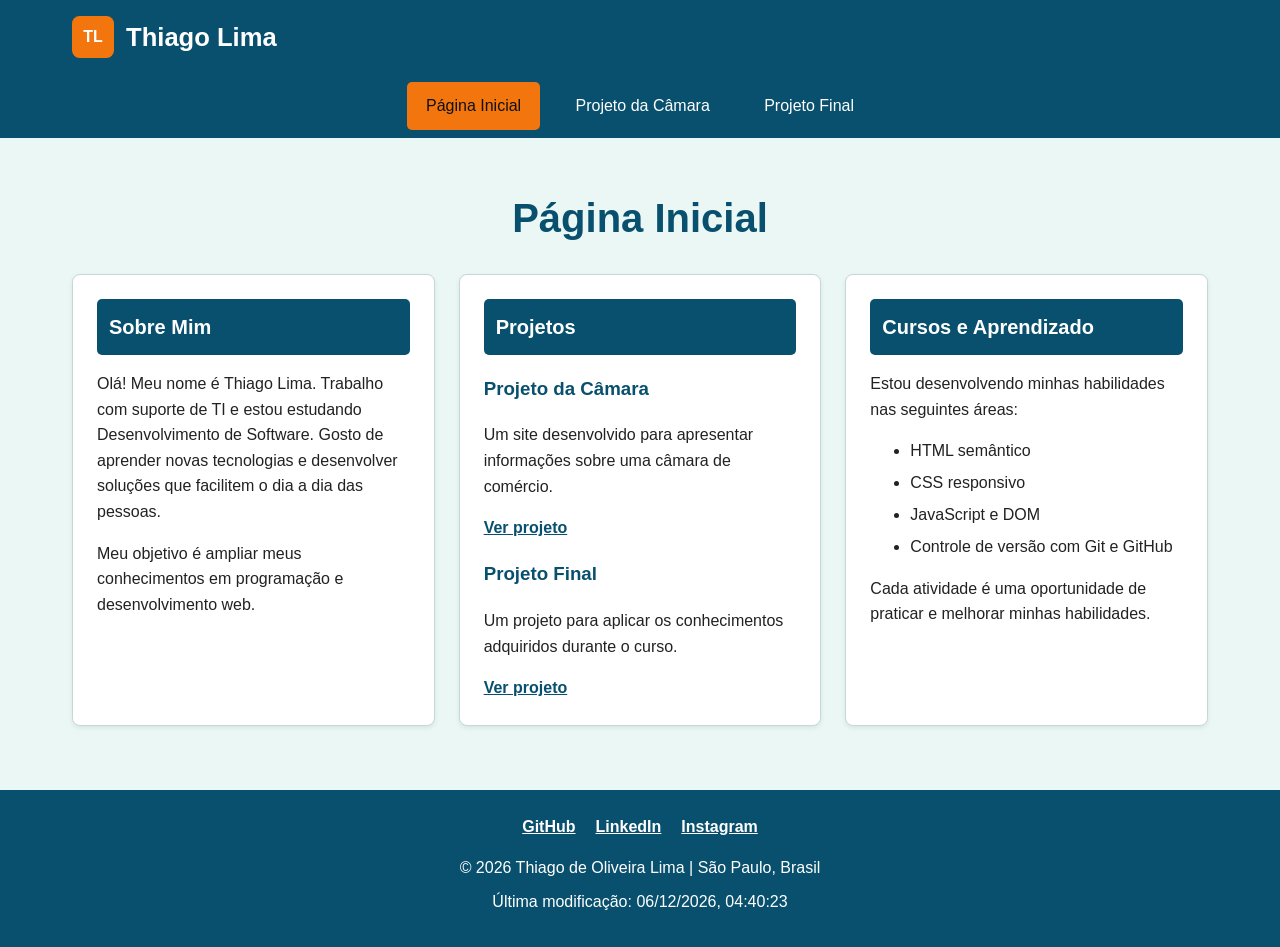
==== index.html @ 1850beee "url da navegação" ====
<!DOCTYPE html>
<html lang="pt-BR">

<head>
    <meta charset="UTF-8">
    <meta name="viewport" content="width=device-width, initial-scale=1.0">

    <meta name="description" content="Página inicial do portfólio de Thiago Lima para o curso WDD131.">
    <meta name="author" content="Thiago de Oliveira Lima">

    <title>Página Inicial | WDD131</title>

    <link rel="icon" href="images/logo.svg" type="image/svg+xml">
    <link rel="stylesheet" href="estilos/normalize.css">
    <link rel="stylesheet" href="estilos/telas-pequenas.css">
    <link rel="stylesheet" href="estilos/telas-grandes.css">

    <script src="scripts/navegacao.js" defer></script>
    <script src="scripts/data.js" defer></script>
</head>

<body>
    <header>
        <div class="cabecalho">
            <a class="marca" href="index.html">
                <img src="imagens/logo.svg" alt="Logotipo do site">
                <span>Thiago Lima</span>
            </a>

            <button id="menu" class="botao-menu" type="button" aria-label="Abrir menu de navegação"
                aria-expanded="false" aria-controls="menuLinks">
                ☰
            </button>
        </div>

        <nav id="menuLinks" class="navegacao">
            <a href="index.html" class="ativo">Página Inicial</a>
            <a href="https://github.com/ThiagoDOLima/">Projeto da Câmara</a>
            <a href="https://github.com/ThiagoDOLima/">Projeto Final</a>
        </nav>
    </header>

    <main>
        <h1>Página Inicial</h1>

        <div class="conteudo">
            <section class="card sobre">
                <h2>Sobre Mim</h2>

                <p>
                    Olá! Meu nome é Thiago Lima. Trabalho com suporte
                    de TI e estou estudando Desenvolvimento de Software.
                    Gosto de aprender novas tecnologias e desenvolver
                    soluções que facilitem o dia a dia das pessoas.
                </p>

                <p>
                    Meu objetivo é ampliar meus conhecimentos em
                    programação e desenvolvimento web.
                </p>
            </section>

            <section class="card projetos">
                <h2>Projetos</h2>

                <article>
                    <h3>Projeto da Câmara</h3>
                    <p>
                        Um site desenvolvido para apresentar informações
                        sobre uma câmara de comércio.
                    </p>
                    <a href="chamber/">Ver projeto</a>
                </article>

                <article>
                    <h3>Projeto Final</h3>
                    <p>
                        Um projeto para aplicar os conhecimentos
                        adquiridos durante o curso.
                    </p>
                    <a href="projeto-final/">Ver projeto</a>
                </article>
            </section>

            <section class="card cursos">
                <h2>Cursos e Aprendizado</h2>

                <p>
                    Estou desenvolvendo minhas habilidades nas seguintes
                    áreas:
                </p>

                <ul>
                    <li>HTML semântico</li>
                    <li>CSS responsivo</li>
                    <li>JavaScript e DOM</li>
                    <li>Controle de versão com Git e GitHub</li>
                </ul>

                <p>
                    Cada atividade é uma oportunidade de praticar
                    e melhorar minhas habilidades.
                </p>
            </section>
        </div>
    </main>

    <footer>
        <div class="redes-sociais">
            <a href="https://github.com/ThiagoDOLima" target="_blank" rel="noopener noreferrer" aria-label="GitHub">
                GitHub
            </a>

            <a href="https://www.linkedin.com/in/thiagooliveiralima/" target="_blank" rel="noopener noreferrer" aria-label="LinkedIn">
                LinkedIn
            </a>

            <a href="https://www.instagram.com/" target="_blank" rel="noopener noreferrer" aria-label="Instagram">
                Instagram
            </a>
        </div>

        <p>
            &copy; <span id="anoAtual"></span>
            Thiago de Oliveira Lima |
            São Paulo, Brasil
        </p>

        <p id="ultimaModificacao"></p>
    </footer>
</body>

</html>
---- estilos/telas-pequenas.css ----
/* Estilos para telas pequenas */

:root {
    --cor-principal: #08506d;
    --cor-destaque: #f3750e;
    --cor-fundo: #eaf7f5;
    --cor-texto: #222222;
    --cor-branca: #ffffff;
}

body {
    font-family: Arial, Helvetica, sans-serif;
    color: var(--cor-texto);
    background-color: var(--cor-fundo);
    line-height: 1.6;
    min-width: 320px;
}

header {
    background-color: var(--cor-principal);
    color: var(--cor-branca);
}

.cabecalho {
    display: flex;
    align-items: center;
    justify-content: space-between;
    gap: 1rem;
    padding: 1rem;
}

.marca {
    display: flex;
    align-items: center;
    gap: 0.75rem;
    text-decoration: none;
    font-size: 1.25rem;
    font-weight: bold;
}

.marca img {
    width: 42px;
    height: 42px;
}

.botao-menu {
    display: block;
    background: transparent;
    color: var(--cor-branca);
    border: 2px solid var(--cor-branca);
    border-radius: 5px;
    padding: 0.25rem 0.7rem;
    font-size: 1.6rem;
    cursor: pointer;
}

.botao-menu:hover,
.botao-menu:focus-visible {
    background-color: var(--cor-destaque);
}

.navegacao {
    display: none;
    flex-direction: column;
}

.navegacao.aberta {
    display: flex;
}

.navegacao a {
    display: block;
    padding: 0.85rem 1rem;
    text-align: center;
    text-decoration: none;
    color: var(--cor-branca);
    border-top: 1px solid rgba(255, 255, 255, 0.2);
}

.navegacao a:hover,
.navegacao a:focus-visible,
.navegacao a.ativo {
    background-color: var(--cor-destaque);
    color: #111111;
}

main {
    max-width: 1200px;
    margin: 0 auto;
    padding: 1rem;
}

h1 {
    color: var(--cor-principal);
    text-align: center;
    font-size: 1.8rem;
    margin: 1rem 0 1.5rem;
}

h2 {
    background-color: var(--cor-principal);
    color: var(--cor-branca);
    padding: 0.75rem;
    margin: 0 0 1rem;
    font-size: 1.25rem;
    border-radius: 5px;
}

h3 {
    color: var(--cor-principal);
}

.conteudo {
    display: grid;
    grid-template-columns: 1fr;
    gap: 1rem;
}

.card {
    background-color: var(--cor-branca);
    border: 1px solid #c5d8d8;
    border-radius: 8px;
    padding: 1rem;
    box-shadow: 0 2px 5px rgba(0, 0, 0, 0.08);
    min-width: 0;
}

.card p {
    margin-top: 0.5rem;
}

.card a {
    color: #064f70;
    font-weight: bold;
}

.card a:hover,
.card a:focus-visible {
    color: #a74400;
}

.card li {
    margin-bottom: 0.4rem;
}

footer {
    background-color: var(--cor-principal);
    color: var(--cor-branca);
    text-align: center;
    padding: 1.5rem 1rem;
    margin-top: 2rem;
}

.redes-sociais {
    display: flex;
    flex-wrap: wrap;
    justify-content: center;
    gap: 1.25rem;
    margin-bottom: 1rem;
}

.redes-sociais a {
    color: var(--cor-branca);
    font-weight: bold;
}

.redes-sociais a:hover,
.redes-sociais a:focus-visible {
    color: #ffcf9e;
}

footer p {
    margin: 0.5rem 0;
    overflow-wrap: anywhere;
}

:focus-visible {
    outline: 3px solid var(--cor-destaque);
    outline-offset: 3px;
}
---- estilos/telas-grandes.css ----
/* Estilos para telas grandes */

@media screen and (min-width: 700px) {
    .cabecalho {
        max-width: 1200px;
        margin: 0 auto;
        padding: 1rem 2rem;
    }

    .marca {
        font-size: 1.6rem;
    }

    .botao-menu {
        display: none;
    }

    .navegacao {
        display: flex;
        flex-direction: row;
        justify-content: center;
        gap: 1rem;
        padding: 0.5rem 1rem;
    }

    .navegacao a {
        border-top: none;
        border-radius: 5px;
        padding: 0.7rem 1.2rem;
    }

    main {
        padding: 2rem;
    }

    h1 {
        font-size: 2.2rem;
    }

    .conteudo {
        grid-template-columns: repeat(2, minmax(0, 1fr));
        gap: 1.5rem;
        align-items: stretch;
    }

    .sobre {
        grid-column: 1 / -1;
    }

    .card {
        padding: 1.5rem;
    }
}

@media screen and (min-width: 1000px) {
    .conteudo {
        grid-template-columns: repeat(3, minmax(0, 1fr));
    }

    .sobre {
        grid-column: auto;
    }

    h1 {
        font-size: 2.5rem;
    }
}
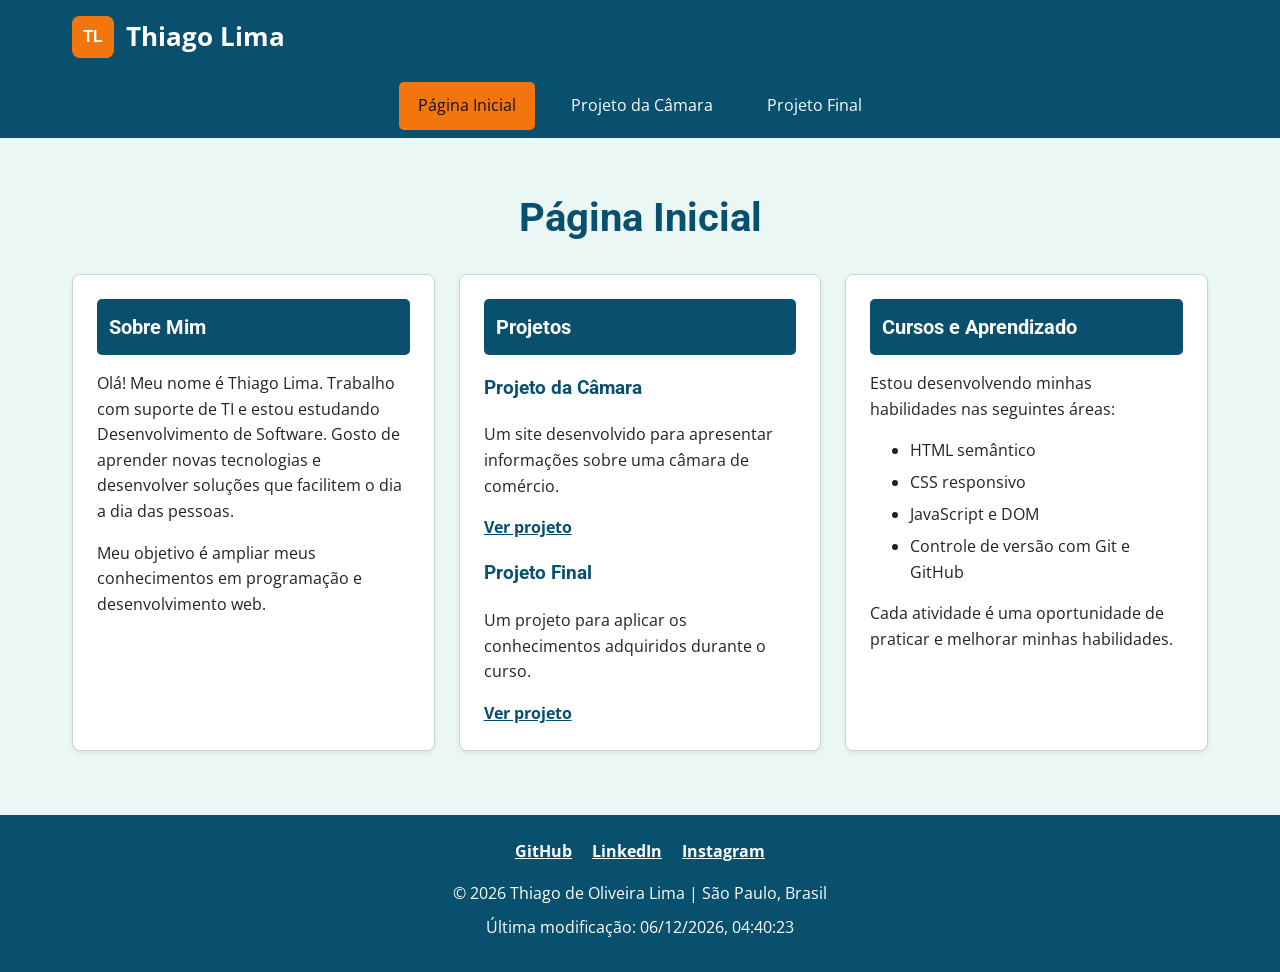
==== commit 2509fdda: "Fonte Use Google Fonts" ====
--- a/index.html
+++ b/index.html
@@ -10,10 +10,22 @@
 
     <title>Página Inicial | WDD131</title>
 
+    <!-- Conexão antecipada com o Google Fonts 
+         Roboto: para os títulos / Open Sans: para os textos e parágrafos.-->
+    <link rel="preconnect" href="https://fonts.googleapis.com">
+    
+    <link rel="preconnect" href="https://fonts.gstatic.com" crossorigin>
+    
+    <!-- Carrega as fontes escolhidas -->
+    <link
+        href="https://fonts.googleapis.com/css2?family=Roboto:wght@400;500;700&family=Open+Sans:wght@400;500;700&display=swap"
+        rel="stylesheet">
+
     <link rel="icon" href="images/logo.svg" type="image/svg+xml">
     <link rel="stylesheet" href="estilos/normalize.css">
     <link rel="stylesheet" href="estilos/telas-pequenas.css">
     <link rel="stylesheet" href="estilos/telas-grandes.css">
+
 
     <script src="scripts/navegacao.js" defer></script>
     <script src="scripts/data.js" defer></script>
--- a/estilos/telas-pequenas.css
+++ b/estilos/telas-pequenas.css
@@ -9,7 +9,7 @@
 }
 
 body {
-    font-family: Arial, Helvetica, sans-serif;
+    font-family: "Open Sans", Arial, sans-serif;
     color: var(--cor-texto);
     background-color: var(--cor-fundo);
     line-height: 1.6;
@@ -95,6 +95,7 @@
     text-align: center;
     font-size: 1.8rem;
     margin: 1rem 0 1.5rem;
+    font-family: "Roboto", Arial, sans-serif;
 }
 
 h2 {
@@ -104,10 +105,12 @@
     margin: 0 0 1rem;
     font-size: 1.25rem;
     border-radius: 5px;
+    font-family: "Roboto", Arial, sans-serif;
 }
 
 h3 {
     color: var(--cor-principal);
+    font-family: "Roboto", Arial, sans-serif;
 }
 
 .conteudo {
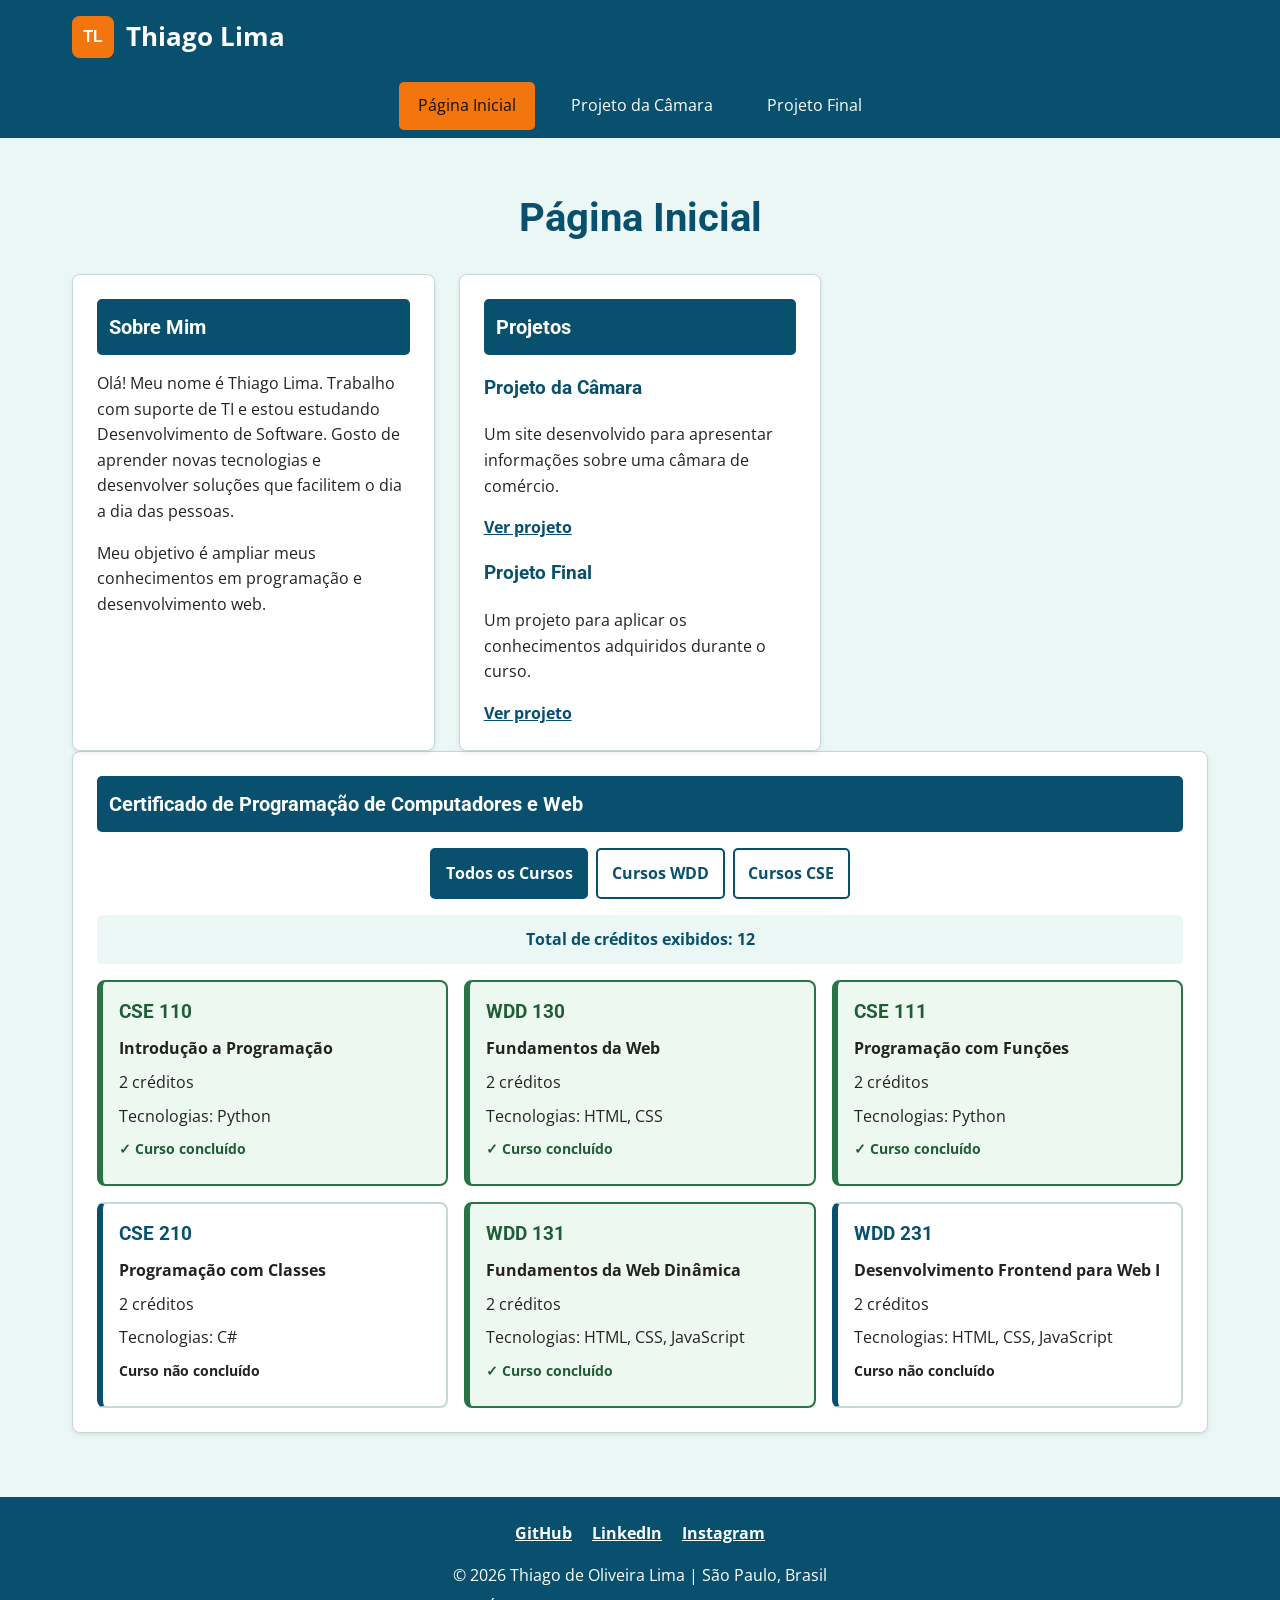
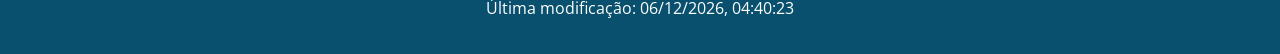
==== commit 76c02b05: "ajustes crusos java" ====
--- a/index.html
+++ b/index.html
@@ -1,11 +1,19 @@
 <!DOCTYPE html>
 <html lang="pt-BR">
+    <!--
+    1. Adicione a estrutura padrão do documento HTML ao documento.
+    2. Adicione os elementos necessários a <head>, incluindo o title, meta description e meta author.
+    3. Use HTML semântico para criar a estrutura básica do layout da página.
+    Use um elemento header, um nav, um main e um footer.
+    4. Adicione o conteúdo conforme mostrado nas capturas de tela de exemplo acima.
+
+    -->
 
 <head>
     <meta charset="UTF-8">
     <meta name="viewport" content="width=device-width, initial-scale=1.0">
 
-    <meta name="description" content="Página inicial do portfólio de Thiago Lima para o curso WDD131.">
+    <meta name="description" content="Página inicial do portfólio de Thiago Lima para o curso WDD131, contendo meus cursos e projetos da faculdade, um pouco sobre mim e minha familia.">
     <meta name="author" content="Thiago de Oliveira Lima">
 
     <title>Página Inicial | WDD131</title>
@@ -29,9 +37,12 @@
 
     <script src="scripts/navegacao.js" defer></script>
     <script src="scripts/data.js" defer></script>
+    <script src="scripts/curso.js" defer></script>
 </head>
 
 <body>
+    <!-- 5. Nesta classe, o limite de tamanho de cada imagem é de 125 kB. -->
+    <!-- 6.A tag <header> precisa conter um logotipo do site (usando um arquivo svg) e seu nome renderizado com uma tag <span> e um ícone de hambúrguer em telas pequenas. -->
     <header>
         <div class="cabecalho">
             <a class="marca" href="index.html">
@@ -44,13 +55,21 @@
                 ☰
             </button>
         </div>
-
+        <!-- 7.O menu de navegação responsivo <nav> contém três links: -->
         <nav id="menuLinks" class="navegacao">
             <a href="index.html" class="ativo">Página Inicial</a>
+            <!-- Projeto da Câmara – terá um link para o projeto do site da câmara de comércio (semana 02). -->
             <a href="https://github.com/ThiagoDOLima/">Projeto da Câmara</a>
+            <!-- 7. Projeto Final – terá link para o projeto final (semana 06). -->
             <a href="https://github.com/ThiagoDOLima/">Projeto Final</a>
         </nav>
     </header>
+
+    <!--
+    8. O elemento <main> contém o seguinte:
+    Página Inicial renderizada com uma tag <h1>.
+    Três tags <section> com títulos <h2>, conforme mostrado nas capturas de tela de exemplo acima.
+    -->
 
     <main>
         <h1>Página Inicial</h1>
@@ -94,30 +113,49 @@
                 </article>
             </section>
 
-            <section class="card cursos">
-                <h2>Cursos e Aprendizado</h2>
+            <!-- Copie este array de objetos do curso em um arquivo 
+             JavaScript: Array de Lista de Cursos 
+            -->
+        </div>
 
-                <p>
-                    Estou desenvolvendo minhas habilidades nas seguintes
-                    áreas:
-                </p>
-
-                <ul>
-                    <li>HTML semântico</li>
-                    <li>CSS responsivo</li>
-                    <li>JavaScript e DOM</li>
-                    <li>Controle de versão com Git e GitHub</li>
-                </ul>
-
-                <p>
-                    Cada atividade é uma oportunidade de praticar
-                    e melhorar minhas habilidades.
-                </p>
-            </section>
-        </div>
+        <section class="card cursos" id="certificados">
+            <h2>Certificado de Programação de Computadores e Web</h2>
+        
+            <div class="filtros-cursos" aria-label="Filtrar cursos">
+                <button type="button" class="filtro ativo" data-filtro="TODOS" aria-pressed="true">
+                    Todos os Cursos
+                </button>
+        
+                <button type="button" class="filtro" data-filtro="WDD" aria-pressed="false">
+                    Cursos WDD
+                </button>
+        
+                <button type="button" class="filtro" data-filtro="CSE" aria-pressed="false">
+                    Cursos CSE
+                </button>
+            </div>
+        
+            <p id="total-creditos" aria-live="polite">
+                Total de créditos: 0
+            </p>
+        
+            <div id="lista-cursos" class="lista-cursos">
+                <!-- Os cartões serão criados pelo JavaScript -->
+            </div>
+        </section>
     </main>
+    <!-- 
+    9. O elemento <footer> tem três itens.
+    -->
 
     <footer>
+        <!--
+        
+        1. O primeiro item é uma série de links de mídia social, 
+        incluindo GitHub e LinkedIn, mais um ou dois da sua escolha. 
+        Esses ícones devem estar vinculados ao seu repositório do GitHub e à sua conta do LinkedIn.
+        
+        -->
         <div class="redes-sociais">
             <a href="https://github.com/ThiagoDOLima" target="_blank" rel="noopener noreferrer" aria-label="GitHub">
                 GitHub
@@ -132,12 +170,23 @@
             </a>
         </div>
 
+        <!--
+        A próxima linha contém o seguinte:
+        o símbolo de direitos autorais e o ano atual, escritos dinamicamente usando JavaScript
+        seu nome / seu estado ou país        
+        -->
+
         <p>
             &copy; <span id="anoAtual"></span>
             Thiago de Oliveira Lima |
             São Paulo, Brasil
         </p>
 
+        <!--
+        O segundo parágrafo tem um id de "ultimaModificacao" 
+        e será preenchido dinamicamente, com código JavaScript.
+        -->
+
         <p id="ultimaModificacao"></p>
     </footer>
 </body>
--- a/estilos/telas-pequenas.css
+++ b/estilos/telas-pequenas.css
@@ -180,4 +180,93 @@
 :focus-visible {
     outline: 3px solid var(--cor-destaque);
     outline-offset: 3px;
+}
+
+/* Seção de certificados e cursos */
+
+.filtros-cursos {
+    display: flex;
+    flex-wrap: wrap;
+    justify-content: center;
+    gap: 0.5rem;
+    margin: 1rem 0;
+}
+
+.filtro {
+    padding: 0.65rem 0.85rem;
+    border: 2px solid #08506d;
+    border-radius: 5px;
+    background-color: #ffffff;
+    color: #08506d;
+    font-weight: bold;
+    cursor: pointer;
+}
+
+.filtro:hover,
+.filtro:focus-visible {
+    background-color: #eaf7f5;
+}
+
+.filtro.ativo {
+    background-color: #08506d;
+    color: #ffffff;
+}
+
+.lista-cursos {
+    display: grid;
+    grid-template-columns: 1fr;
+    gap: 1rem;
+    margin-top: 1rem;
+}
+
+.cartao-curso {
+    min-width: 0;
+    padding: 1rem;
+    border: 2px solid #c5d8d8;
+    border-left: 6px solid #08506d;
+    border-radius: 8px;
+    background-color: #ffffff;
+    overflow-wrap: anywhere;
+}
+
+.cartao-curso h3 {
+    margin-top: 0;
+    margin-bottom: 0.5rem;
+    color: #08506d;
+}
+
+.cartao-curso p {
+    margin: 0.5rem 0;
+}
+
+.cartao-curso .nome-curso {
+    font-weight: bold;
+}
+
+.cartao-curso.concluido {
+    border-color: #287447;
+    border-left-color: #287447;
+    background-color: #edf8f0;
+}
+
+.cartao-curso.concluido h3 {
+    color: #205d37;
+}
+
+.status-curso {
+    font-weight: bold;
+    font-size: 0.9rem;
+}
+
+.cartao-curso.concluido .status-curso {
+    color: #205d37;
+}
+
+#total-creditos {
+    padding: 0.75rem;
+    border-radius: 5px;
+    background-color: #eaf7f5;
+    color: #08506d;
+    font-weight: bold;
+    text-align: center;
 }
--- a/estilos/telas-grandes.css
+++ b/estilos/telas-grandes.css
@@ -64,4 +64,13 @@
     h1 {
         font-size: 2.5rem;
     }
-}+        lista-cursos {
+            grid-template-columns: repeat(2, minmax(0, 1fr));
+        }
+}
+
+@media screen and (min-width: 1000px) {
+    .lista-cursos {
+        grid-template-columns: repeat(3, minmax(0, 1fr));
+    }
+}
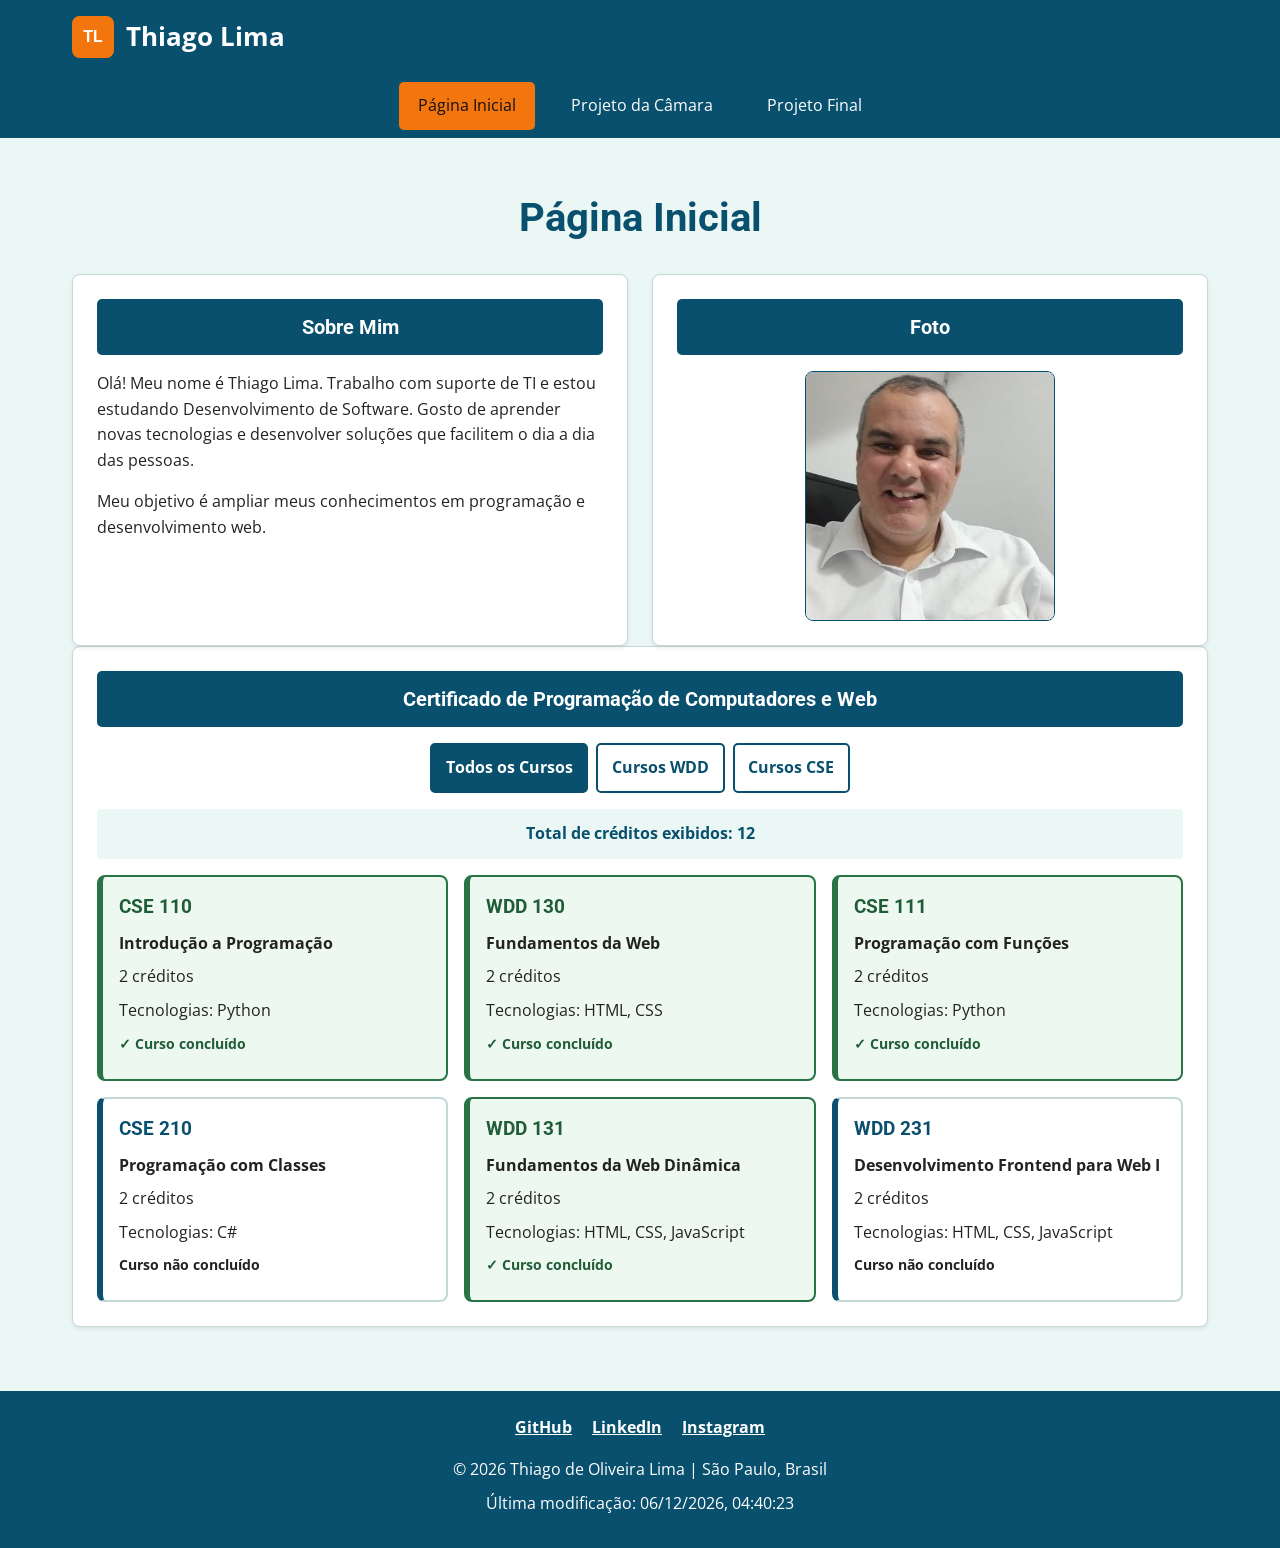
==== commit 381e70d1: "ajustes de foto e layout" ====
--- a/index.html
+++ b/index.html
@@ -92,25 +92,11 @@
             </section>
 
             <section class="card projetos">
-                <h2>Projetos</h2>
+                <h2>Foto</h2>
 
-                <article>
-                    <h3>Projeto da Câmara</h3>
-                    <p>
-                        Um site desenvolvido para apresentar informações
-                        sobre uma câmara de comércio.
-                    </p>
-                    <a href="chamber/">Ver projeto</a>
-                </article>
+                <img class="card-foto" src="imagens/minha-imagem.jpeg" alt="Thiago Lima">
 
-                <article>
-                    <h3>Projeto Final</h3>
-                    <p>
-                        Um projeto para aplicar os conhecimentos
-                        adquiridos durante o curso.
-                    </p>
-                    <a href="projeto-final/">Ver projeto</a>
-                </article>
+                
             </section>
 
             <!-- Copie este array de objetos do curso em um arquivo 
--- a/estilos/telas-pequenas.css
+++ b/estilos/telas-pequenas.css
@@ -106,6 +106,7 @@
     font-size: 1.25rem;
     border-radius: 5px;
     font-family: "Roboto", Arial, sans-serif;
+    text-align: center;
 }
 
 h3 {
@@ -144,6 +145,19 @@
 
 .card li {
     margin-bottom: 0.4rem;
+}
+
+.card-foto{
+    border-radius: 8px;
+    border: 1px solid #064f70;
+    display: block;
+    margin: 0 auto;
+        /* Zera a margem em cima/baixo e centraliza nas laterais */
+    width: 250px;
+        /* Altere para o tamanho que desejar em pixels */
+    height: auto;
+        /* Mantém a proporção original para não distorcer */
+
 }
 
 footer {
--- a/estilos/telas-grandes.css
+++ b/estilos/telas-grandes.css
@@ -54,7 +54,7 @@
 
 @media screen and (min-width: 1000px) {
     .conteudo {
-        grid-template-columns: repeat(3, minmax(0, 1fr));
+        grid-template-columns: repeat(2, minmax(0, 1fr));
     }
 
     .sobre {
